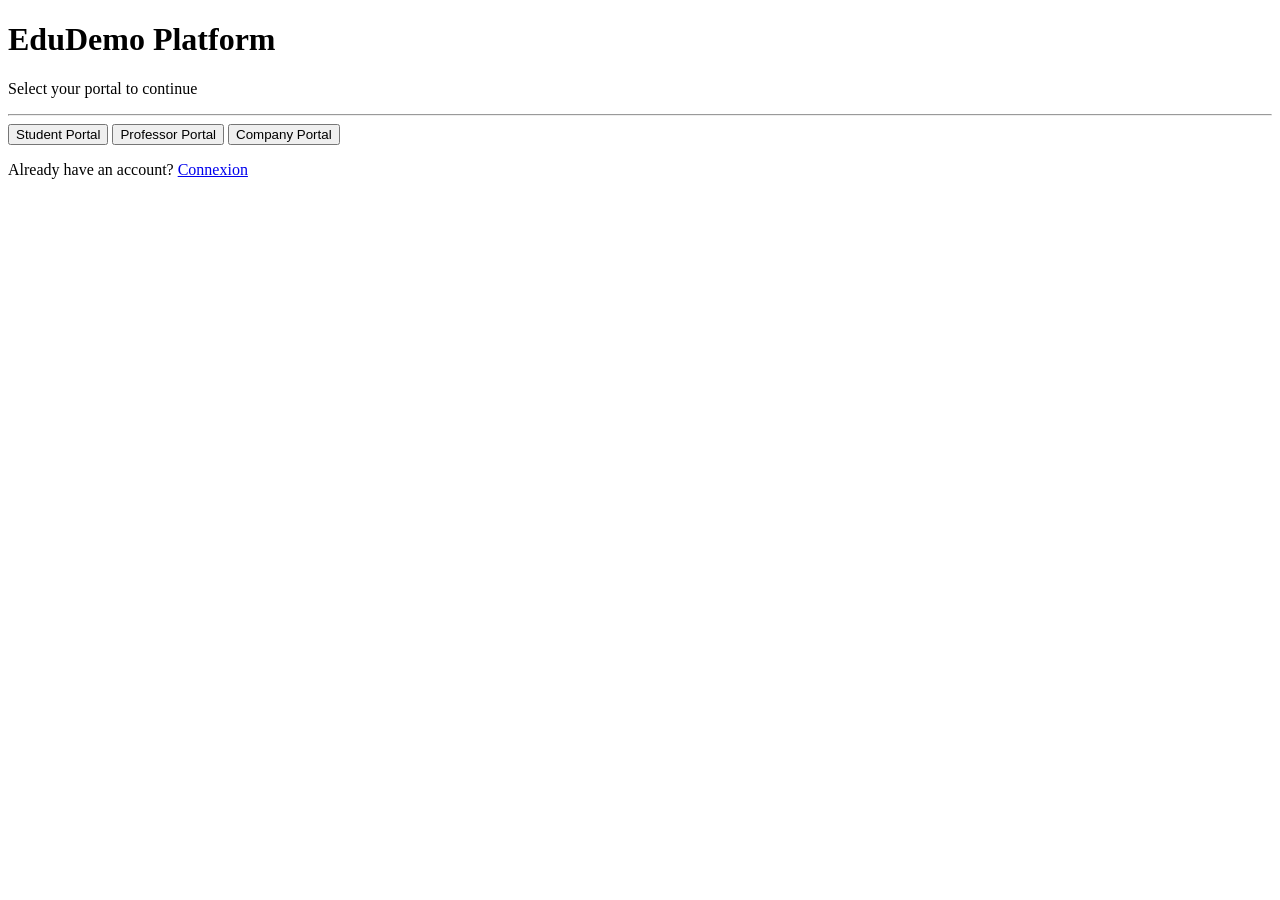
==== index.html @ 4b62f8fe "commit index dashboard" ====
<!DOCTYPE html>
<html lang="en">
<head>
    <meta charset="UTF-8">
    <meta name="viewport" content="width=device-width, initial-scale=1.0">
    <title>Skeleton Demo - Login</title>
    <link rel="stylesheet" href="style.css">
</head>
<body>

    <div class="main-card">
        <div id="welcomeView">
            <h1>EduDemo Platform</h1>
            <p>Select your portal to continue</p>
            <hr>
            <div class="options">
                <button class="btn outline" onclick="showLogin('Student')">Student Portal</button>
                <button class="btn outline" onclick="showLogin('Professor')">Professor Portal</button>
                <button class="btn outline" onclick="showLogin('Company')">Company Portal</button>
            </div>
            <p class="footer-link">Already have an account? <a href="#" onclick="showLogin('User')">Connexion</a></p>
        </div>

        <div id="loginView" style="display: none;">
            <button class="back-link" onclick="showWelcome()">← Back</button>
            <h2 id="loginTitle">Connexion</h2>
            <form action="dashboard.html">
                <input type="text" placeholder="Username" required>
                <input type="password" placeholder="Password" required>
                <button type="submit" class="btn solid">Login to Dashboard</button>
            </form>
        </div>
    </div>

    <script>
        function showLogin(role) {
            document.getElementById('welcomeView').style.display = 'none';
            document.getElementById('loginView').style.display = 'block';
            document.getElementById('loginTitle').innerText = role + " Connexion";
        }
        function showWelcome() {
            document.getElementById('welcomeView').style.display = 'block';
            document.getElementById('loginView').style.display = 'none';
        }
    </script>

</body>
</html>
---- style.css ----
/* Dashboard Specific Layout */
.dashboard-body {
    display: flex;
    background-color: #f0f2f5;
    height: 100vh;
    overflow: hidden;
}

/* Sidebar */
.sidebar {
    width: 240px;
    background-color: #2c3e50;
    color: white;
    display: flex;
    flex-direction: column;
    padding: 20px 0;
}

.sidebar-header { text-align: center; margin-bottom: 30px; }

.sidebar-nav { flex-grow: 1; }

.tab-link {
    background: none;
    border: none;
    color: #bdc3c7;
    width: 100%;
    padding: 15px 25px;
    text-align: left;
    font-size: 1rem;
    cursor: pointer;
    transition: 0.2s;
}

.tab-link:hover { background-color: #34495e; color: white; }
.tab-link.active { background-color: #3498db; color: white; border-right: 4px solid #fff; }

.sidebar-footer { padding: 20px; border-top: 1px solid #3e4f5f; }
.logout-btn { color: #e74c3c; text-decoration: none; font-weight: bold; }

/* Main Content Area */
.main-content {
    flex-grow: 1;
    display: flex;
    flex-direction: column;
    overflow-y: auto;
}

.top-bar {
    background: white;
    padding: 15px 40px;
    display: flex;
    justify-content: space-between;
    align-items: center;
    box-shadow: 0 2px 5px rgba(0,0,0,0.05);
}

.tab-content {
    display: none;
    padding: 40px;
}

.tab-content.active {
    display: block;
}

/* Content Cards */
.stats-grid {
    display: grid;
    grid-template-columns: repeat(auto-fit, minmax(200px, 1fr));
    gap: 20px;
    margin-bottom: 30px;
}

.stat-card {
    background: white;
    padding: 20px;
    border-radius: 10px;
    box-shadow: 0 2px 10px rgba(0,0,0,0.05);
}

.big-card {
    background: white;
    padding: 30px;
    border-radius: 10px;
    box-shadow: 0 2px 10px rgba(0,0,0,0.05);
}
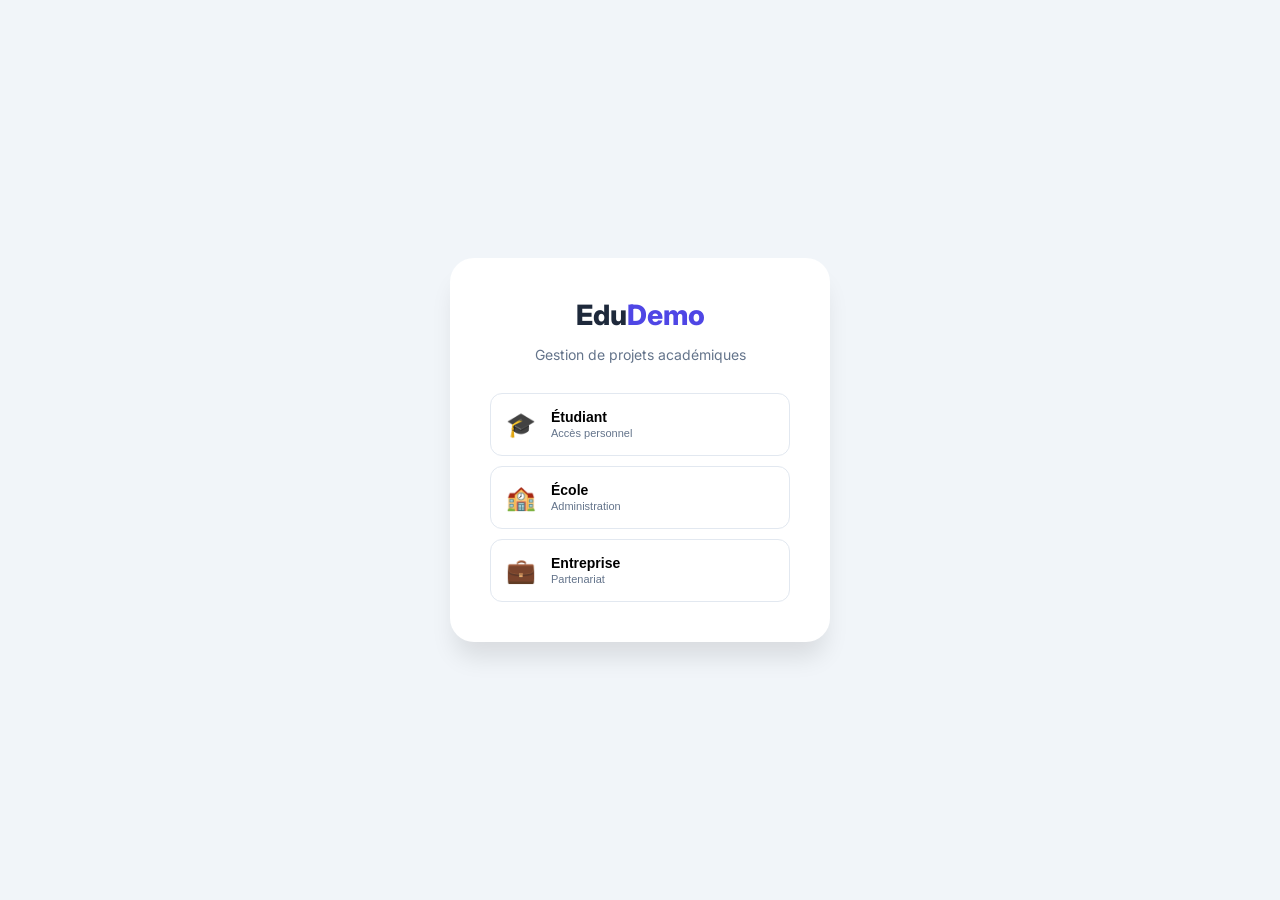
==== commit 5a94ffd5: "update" ====
--- a/index.html
+++ b/index.html
@@ -1,48 +1,57 @@
 <!DOCTYPE html>
-<html lang="en">
+<html lang="fr">
 <head>
     <meta charset="UTF-8">
-    <meta name="viewport" content="width=device-width, initial-scale=1.0">
-    <title>Skeleton Demo - Login</title>
+    <title>EduDemo | Connexion</title>
+    <link href="https://fonts.googleapis.com/css2?family=Inter:wght@400;600;700&display=swap" rel="stylesheet">
     <link rel="stylesheet" href="style.css">
 </head>
-<body>
-
-    <div class="main-card">
+<body class="login-page">
+    <div class="login-card">
+        <div class="brand">Edu<span>Demo</span></div>
         <div id="welcomeView">
-            <h1>EduDemo Platform</h1>
-            <p>Select your portal to continue</p>
-            <hr>
-            <div class="options">
-                <button class="btn outline" onclick="showLogin('Student')">Student Portal</button>
-                <button class="btn outline" onclick="showLogin('Professor')">Professor Portal</button>
-                <button class="btn outline" onclick="showLogin('Company')">Company Portal</button>
+            <p class="subtitle">Gestion de projets académiques</p>
+            <div class="options-stack">
+                <button class="choice-btn" onclick="goToLogin('Etudiant')">
+                    <span class="icon">🎓</span> 
+                    <div class="text"><strong>Étudiant</strong><small>Accès personnel</small></div>
+                </button>
+                <button class="choice-btn" onclick="goToLogin('Ecole')">
+                    <span class="icon">🏫</span> 
+                    <div class="text"><strong>École</strong><small>Administration</small></div>
+                </button>
+                <button class="choice-btn" onclick="goToLogin('Entreprise')">
+                    <span class="icon">💼</span> 
+                    <div class="text"><strong>Entreprise</strong><small>Partenariat</small></div>
+                </button>
             </div>
-            <p class="footer-link">Already have an account? <a href="#" onclick="showLogin('User')">Connexion</a></p>
         </div>
-
         <div id="loginView" style="display: none;">
-            <button class="back-link" onclick="showWelcome()">← Back</button>
-            <h2 id="loginTitle">Connexion</h2>
-            <form action="dashboard.html">
-                <input type="text" placeholder="Username" required>
-                <input type="password" placeholder="Password" required>
-                <button type="submit" class="btn solid">Login to Dashboard</button>
+            <button class="back-link" onclick="showWelcome()">← Retour</button>
+            <h2 id="loginTitle" class="form-title">Connexion</h2>
+            <form id="fakeLoginForm" class="login-form">
+                <input type="text" placeholder="Identifiant" required>
+                <input type="password" placeholder="Mot de passe" required>
+                <button type="submit" class="btn-primary">Se connecter</button>
             </form>
         </div>
     </div>
-
     <script>
-        function showLogin(role) {
+        let selectedRole = '';
+        function goToLogin(role) {
+            selectedRole = role;
             document.getElementById('welcomeView').style.display = 'none';
             document.getElementById('loginView').style.display = 'block';
-            document.getElementById('loginTitle').innerText = role + " Connexion";
+            document.getElementById('loginTitle').innerText = "Accès " + role;
         }
         function showWelcome() {
             document.getElementById('welcomeView').style.display = 'block';
             document.getElementById('loginView').style.display = 'none';
         }
+        document.getElementById('fakeLoginForm').onsubmit = (e) => {
+            e.preventDefault();
+            window.location.href = "dashboard.html?role=" + selectedRole;
+        };
     </script>
-
 </body>
 </html>
--- a/style.css
+++ b/style.css
@@ -1,87 +1,76 @@
-/* Dashboard Specific Layout */
-.dashboard-body {
-    display: flex;
-    background-color: #f0f2f5;
-    height: 100vh;
-    overflow: hidden;
+:root {
+    --primary: #4f46e5;
+    --bg: #f8fafc;
+    --white: #ffffff;
+    --text: #1e293b;
+    --text-light: #64748b;
+    --border: #e2e8f0;
 }
 
-/* Sidebar */
-.sidebar {
-    width: 240px;
-    background-color: #2c3e50;
-    color: white;
-    display: flex;
-    flex-direction: column;
-    padding: 20px 0;
-}
+* { box-sizing: border-box; }
+body { margin: 0; font-family: 'Inter', sans-serif; color: var(--text); background: var(--bg); }
 
-.sidebar-header { text-align: center; margin-bottom: 30px; }
+/* --- LOGIN --- */
+.login-page { display: flex; align-items: center; justify-content: center; height: 100vh; background: #f1f5f9; }
+.login-card { background: var(--white); padding: 40px; border-radius: 24px; box-shadow: 0 20px 25px -5px rgba(0,0,0,0.1); width: 380px; text-align: center; }
+.brand { font-size: 28px; font-weight: 800; text-align: center; }
+.brand span { color: var(--primary); }
+.subtitle { color: var(--text-light); margin-bottom: 30px; font-size: 14px; }
+.options-stack { display: flex; flex-direction: column; gap: 10px; }
+.choice-btn { display: flex; align-items: center; padding: 15px; border-radius: 12px; border: 1px solid var(--border); background: var(--white); cursor: pointer; transition: 0.2s; }
+.choice-btn:hover { border-color: var(--primary); background: #f5f3ff; }
+.choice-btn .icon { font-size: 24px; margin-right: 15px; }
+.choice-btn .text { text-align: left; }
+.choice-btn .text strong { display: block; font-size: 14px; }
+.choice-btn .text small { color: var(--text-light); font-size: 11px; }
+.login-form { display: flex; flex-direction: column; gap: 12px; margin-top: 20px; }
+.login-form input { padding: 12px; border-radius: 10px; border: 1px solid var(--border); }
+.btn-primary { background: var(--primary); color: white; border: none; padding: 14px; border-radius: 10px; cursor: pointer; font-weight: 700; }
+.back-link { background: none; border: none; color: var(--text-light); cursor: pointer; font-size: 12px; margin-bottom: 10px; }
 
-.sidebar-nav { flex-grow: 1; }
+/* --- DASHBOARD LAYOUT --- */
+.dashboard-body { display: flex; height: 100vh; overflow: hidden; }
+.sidebar { width: 260px; background: var(--white); border-right: 1px solid var(--border); display: flex; flex-direction: column; padding: 24px; }
+.sidebar-nav { flex-grow: 1; margin-top: 40px; }
+.nav-item { background: none; border: none; width: 100%; text-align: left; padding: 12px; border-radius: 10px; cursor: pointer; color: var(--text-light); font-weight: 600; margin-bottom: 5px; }
+.nav-item.active { background: #f5f3ff; color: var(--primary); }
+.sidebar-bottom { border-top: 1px solid var(--border); padding-top: 20px; }
+.user-info { display: flex; align-items: center; gap: 12px; margin-bottom: 15px; }
+.avatar { width: 40px; height: 40px; background: var(--primary); color: white; border-radius: 10px; display: flex; align-items: center; justify-content: center; font-weight: 700; }
+.user-name { font-weight: 700; margin: 0; font-size: 14px; }
+.user-role { font-size: 11px; color: var(--text-light); margin: 0; }
+.logout-link { color: #ef4444; text-decoration: none; font-size: 12px; font-weight: 700; }
 
-.tab-link {
-    background: none;
-    border: none;
-    color: #bdc3c7;
-    width: 100%;
-    padding: 15px 25px;
-    text-align: left;
-    font-size: 1rem;
-    cursor: pointer;
-    transition: 0.2s;
-}
+/* --- CHAT SECTION --- */
+.chat-container { display: flex; flex-direction: column; height: 60vh; background: white; border-radius: 20px; border: 1px solid var(--border); overflow: hidden; }
+.chat-messages { flex-grow: 1; padding: 20px; overflow-y: auto; display: flex; flex-direction: column; gap: 15px; background: #fcfcfd; }
+.message { max-width: 70%; padding: 10px 15px; border-radius: 15px; position: relative; }
+.message .sender { font-size: 10px; font-weight: 800; text-transform: uppercase; margin-bottom: 4px; display: block; }
+.message p { margin: 0; font-size: 14px; line-height: 1.4; }
+.received { background: #f1f5f9; align-self: flex-start; border-bottom-left-radius: 2px; }
+.received .sender { color: var(--primary); }
+.sent { background: var(--primary); color: white; align-self: flex-end; border-bottom-right-radius: 2px; }
+.sent .sender { color: #c7d2fe; }
+.chat-input-area { padding: 15px; background: white; border-top: 1px solid var(--border); display: flex; gap: 10px; }
+.chat-input-area input { flex-grow: 1; padding: 10px 15px; border-radius: 10px; border: 1px solid var(--border); outline: none; }
+.btn-send { background: var(--primary); color: white; border: none; padding: 0 20px; border-radius: 10px; cursor: pointer; font-weight: 600; }
 
-.tab-link:hover { background-color: #34495e; color: white; }
-.tab-link.active { background-color: #3498db; color: white; border-right: 4px solid #fff; }
+/* --- CONTENT --- */
+.content { flex-grow: 1; padding: 40px; overflow-y: auto; }
+.card { background: var(--white); padding: 30px; border-radius: 20px; border: 1px solid var(--border); }
+.tab-pane { display: none; }
+.tab-pane.active { display: block; animation: fadeIn 0.3s ease; }
+.flex-between { display: flex; justify-content: space-between; align-items: center; margin-bottom: 20px; }
+.btn-small-primary { background: var(--primary); color: white; border: none; padding: 8px 16px; border-radius: 8px; cursor: pointer; font-size: 12px; font-weight: 600; }
+.btn-delete { background: #fee2e2; color: #ef4444; border: none; padding: 5px 10px; border-radius: 6px; cursor: pointer; font-weight: bold; }
+.data-table { width: 100%; border-collapse: collapse; }
+.data-table th { text-align: left; padding: 10px; font-size: 11px; text-transform: uppercase; color: var(--text-light); border-bottom: 2px solid var(--border); }
+.data-table td { padding: 12px; border-bottom: 1px solid var(--border); font-size: 13px; }
+.info-box-simple { margin-top: 15px; padding: 15px; background: #f8fafc; border-radius: 10px; }
+.tag { padding: 3px 10px; border-radius: 20px; font-size: 10px; font-weight: 700; }
+.tag-green { background: #dcfce7; color: #166534; }
+.border-student { border-left: 5px solid #10b981; }
+.border-admin { border-left: 5px solid #ef4444; }
+.border-business { border-left: 5px solid #3b82f6; }
 
-.sidebar-footer { padding: 20px; border-top: 1px solid #3e4f5f; }
-.logout-btn { color: #e74c3c; text-decoration: none; font-weight: bold; }
-
-/* Main Content Area */
-.main-content {
-    flex-grow: 1;
-    display: flex;
-    flex-direction: column;
-    overflow-y: auto;
-}
-
-.top-bar {
-    background: white;
-    padding: 15px 40px;
-    display: flex;
-    justify-content: space-between;
-    align-items: center;
-    box-shadow: 0 2px 5px rgba(0,0,0,0.05);
-}
-
-.tab-content {
-    display: none;
-    padding: 40px;
-}
-
-.tab-content.active {
-    display: block;
-}
-
-/* Content Cards */
-.stats-grid {
-    display: grid;
-    grid-template-columns: repeat(auto-fit, minmax(200px, 1fr));
-    gap: 20px;
-    margin-bottom: 30px;
-}
-
-.stat-card {
-    background: white;
-    padding: 20px;
-    border-radius: 10px;
-    box-shadow: 0 2px 10px rgba(0,0,0,0.05);
-}
-
-.big-card {
-    background: white;
-    padding: 30px;
-    border-radius: 10px;
-    box-shadow: 0 2px 10px rgba(0,0,0,0.05);
-}+@keyframes fadeIn { from { opacity: 0; transform: translateY(5px); } to { opacity: 1; transform: translateY(0); } }
